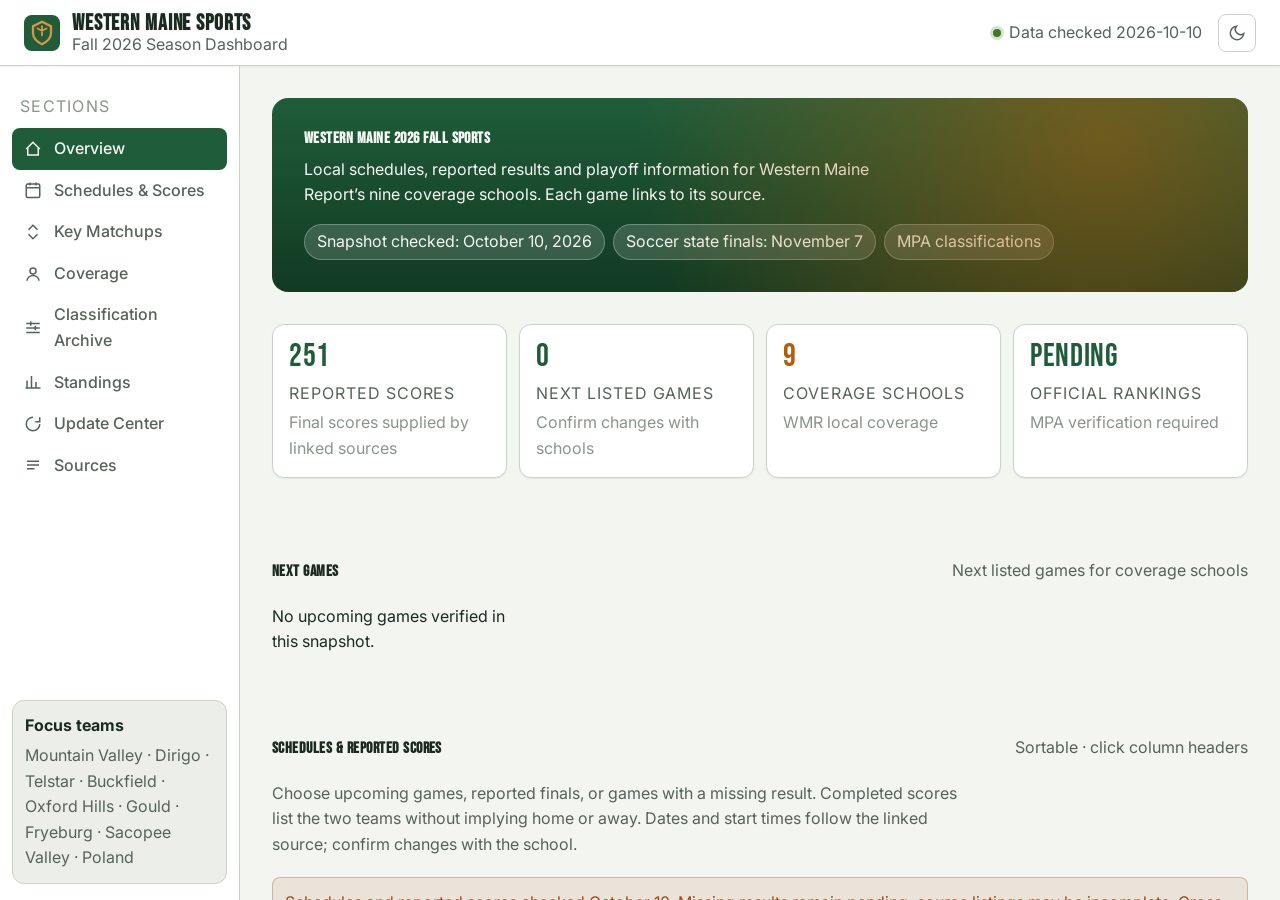
==== index.html @ 4ccecc68 "Import Poland and Fryeburg Class B South field hockey standings" ====
<!DOCTYPE html>
<html lang="en" data-theme="light">
<head>
<meta charset="UTF-8">
<meta name="viewport" content="width=device-width, initial-scale=1.0">
<title>Western Maine 2026 Fall Sports Dashboard</title>
<meta name="description" content="Western Maine 2026 fall sports dashboard: football, soccer, field hockey, cross country, source-linked schedules, reported scores, and playoff information for local coverage schools.">
<link rel="preconnect" href="https://fonts.googleapis.com">
<link rel="preconnect" href="https://fonts.gstatic.com" crossorigin>
<link href="https://fonts.googleapis.com/css2?family=Bebas+Neue&family=Inter:wght@400;500;600;700&display=swap" rel="stylesheet">
<link rel="stylesheet" href="css/base.css">
<link rel="stylesheet" href="css/style.css">
<link rel="icon" href="data:image/svg+xml,%3Csvg xmlns='http://www.w3.org/2000/svg' viewBox='0 0 32 32'%3E%3Crect width='32' height='32' rx='7' fill='%231f5d3a'/%3E%3Cpath d='M16 6l8 4v6c0 5-4 8-8 10-4-2-8-5-8-10v-6l8-4z' fill='none' stroke='%23e0923f' stroke-width='2'/%3E%3C/svg%3E">
</head>
<body>
<div class="app">
  <!-- TOPBAR -->
  <header class="topbar">
    <div class="brand">
      <svg class="logo" viewBox="0 0 32 32" fill="none" aria-hidden="true">
        <rect width="32" height="32" rx="7" fill="currentColor"/>
        <path d="M16 6l8 4v6c0 5-4 8-8 10-4-2-8-5-8-10v-6l8-4z" fill="none" stroke="#e0923f" stroke-width="2"/>
        <path d="M16 10v8M12 12l4 2 4-2" stroke="#e0923f" stroke-width="1.6" stroke-linecap="round"/>
      </svg>
      <div class="brand-txt">
        <b>Western Maine Sports</b>
        <span>Fall 2026 Season Dashboard</span>
      </div>
    </div>
    <div class="topbar-spacer"></div>
    <div class="updated-chip"><span class="dot"></span><span id="updatedLabel">Updated —</span></div>
    <button class="theme-toggle" data-theme-toggle aria-label="Switch to dark mode" title="Toggle theme">
      <svg width="18" height="18" viewBox="0 0 24 24" fill="none" stroke="currentColor" stroke-width="2"><path d="M21 12.79A9 9 0 1 1 11.21 3 7 7 0 0 0 21 12.79z"/></svg>
    </button>
  </header>

  <div class="sidebar-wrap">
    <!-- SIDEBAR -->
    <aside class="sidebar">
      <div class="nav-label">Sections</div>
      <nav class="nav" id="nav">
        <a href="#overview" class="active"><svg viewBox="0 0 24 24" fill="none" stroke="currentColor" stroke-width="2"><path d="M3 12l9-9 9 9M5 10v10h14V10"/></svg>Overview</a>
        <a href="#schedule"><svg viewBox="0 0 24 24" fill="none" stroke="currentColor" stroke-width="2"><rect x="3" y="4" width="18" height="18" rx="2"/><path d="M3 9h18M8 2v4M16 2v4"/></svg>Schedules &amp; Scores</a>
        <a href="#matchups"><svg viewBox="0 0 24 24" fill="none" stroke="currentColor" stroke-width="2"><path d="M6 9l6-6 6 6M6 15l6 6 6-6"/></svg>Key Matchups</a>
        <a href="#athletes"><svg viewBox="0 0 24 24" fill="none" stroke="currentColor" stroke-width="2"><circle cx="12" cy="8" r="4"/><path d="M4 21c0-4 4-7 8-7s8 3 8 7"/></svg>Coverage</a>
        <a href="#realignments"><svg viewBox="0 0 24 24" fill="none" stroke="currentColor" stroke-width="2"><path d="M3 6h18M3 12h18M3 18h18M9 3v6M15 9v6"/></svg>Classification Archive</a>
        <a href="#standings"><svg viewBox="0 0 24 24" fill="none" stroke="currentColor" stroke-width="2"><path d="M4 20V10M10 20V4M16 20v-8M22 20H2"/></svg>Standings</a>
        <a href="#update"><svg viewBox="0 0 24 24" fill="none" stroke="currentColor" stroke-width="2"><path d="M21 12a9 9 0 1 1-9-9M21 3v6h-6"/></svg>Update Center</a>
        <a href="#sources"><svg viewBox="0 0 24 24" fill="none" stroke="currentColor" stroke-width="2"><path d="M4 7h16M4 12h16M4 17h10"/></svg>Sources</a>
      </nav>
      <div class="focus-card">
        <b>Focus teams</b>
        Mountain Valley · Dirigo · Telstar · Buckfield · Oxford Hills · Gould · Fryeburg · Sacopee Valley · Poland
      </div>
    </aside>

    <!-- MAIN -->
    <main class="main">
      <!-- HERO / OVERVIEW -->
      <section class="section" id="overview">
        <div class="hero">
          <h1>Western Maine 2026 Fall Sports</h1>
          <p id="heroSub">Local schedules, reported results and playoff information for Western Maine Report’s nine coverage schools. Each game links to its source.</p>
          <div class="pill-row">
            <span class="pill">Snapshot checked: October 10, 2026</span>
            <span class="pill">Soccer state finals: November 7</span>
            <span class="pill">MPA classifications</span>
          </div>
        </div>

        <div class="kpi-grid" id="kpiGrid"></div>
      </section>

      <!-- KEY MATCHUPS -->
      <section class="section" id="matchups">
        <div class="section-head">
          <h2>Next Games</h2>
          <span class="hint">Next listed games for coverage schools</span>
        </div>
        <div class="matchup-grid" id="matchupGrid"></div>
      </section>

      <!-- SCHEDULE -->
      <section class="section" id="schedule">
        <div class="section-head">
          <h2>Schedules &amp; Reported Scores</h2>
          <span class="hint">Sortable · click column headers</span>
        </div>
        <p class="section-intro">Choose upcoming games, reported finals, or games with a missing result. Completed scores list the two teams without implying home or away. Dates and start times follow the linked source; confirm changes with the school.</p><div class="warn-note" id="coverageNote"></div>

        <div class="toolbar" id="schedToolbar">
          <div class="chip-group" id="sportChips"></div><select class="select" id="resultFilter" aria-label="Game status"><option value="upcoming">Upcoming games</option><option value="completed">Reported finals</option><option value="pending">Missing results</option><option value="all">All entries</option></select>
          <div class="search">
            <svg viewBox="0 0 24 24" fill="none" stroke="currentColor" stroke-width="2"><circle cx="11" cy="11" r="7"/><path d="M21 21l-4-4"/></svg>
            <input type="search" id="teamSearch" placeholder="Search team or town…" aria-label="Search teams">
          </div>
          <select class="select" id="sortSelect" aria-label="Sort by">
            <option value="date">Sort: Date</option>
            <option value="sport">Sort: Sport</option>
            <option value="home">Sort: Home team</option>
            <option value="away">Sort: Away team</option>
          </select>
          <label class="select" style="display:flex;align-items:center;gap:6px;cursor:pointer">
            <input type="checkbox" id="westOnly" style="width:auto"> Western ME only
          </label>
          <span class="count" id="schedCount"></span>
        </div>

        <div class="table-wrap">
          <div class="scroll-x">
            <table class="sched" id="schedTable">
              <thead>
                <tr>
                  <th data-sort="date" class="sorted">Date <span class="arrow">▾</span></th>
                  <th data-sort="sport">Sport <span class="arrow"></span></th>
                  <th data-sort="away">Team <span class="arrow"></span></th>
                  <th>Score / venue</th>
                  <th data-sort="home">Opponent <span class="arrow"></span></th>
                  <th data-sort="time">Time <span class="arrow"></span></th>
                  <th>Source / notes</th>
                </tr>
              </thead>
              <tbody id="schedBody"></tbody>
            </table>
          </div>
        </div>
      </section>

      <!-- ATHLETES -->
      <section class="section" id="athletes">
        <div class="section-head">
          <h2>Coverage Schools</h2><span class="hint">WMR coverage</span></div><p class="section-intro">Nine local schools are the focus. Opponents appear only when playing a coverage school. Gould’s prep-school results are checked separately. Cross country and volleyball still need a fresh source check.</p><div class="ath-grid" id="athGrid"></div>
      </section>

      <!-- REALIGNMENTS -->
      <section class="section" id="realignments">
        <div class="section-head">
          <h2>September Classification Archive</h2>
          <span class="hint">Reference only — not reverified</span>
        </div>
        <p class="section-intro">This section preserves the September classification reference. It was not reverified in the October refresh; consult the current MPA bulletin before citing a class or region.</p>
        <div class="realign-tabs" id="realignTabs"></div>
        <div id="realignContent"></div>
      </section>

      <!-- STANDINGS -->
      <section class="section" id="standings">
        <div class="section-head">
          <h2>Standings &amp; Playoff Tracker</h2>
          <span class="hint" id="standUpdated">—</span>
        </div>
        <p class="section-intro">Verified rankings and records were added from MPA tables supplied October 10. Other teams remain pending verification. Dates indicate when the standings were captured; the source page update timestamp was not supplied. <a href="https://www.mpa.cc/TournamentCentralRankings.aspx" target="_blank" rel="noopener">Open official MPA standings ↗</a></p>
        <label for="standSport">Sport </label><select id="standSport"><option value="all">All sports</option><option>Football</option><option>Boys Soccer</option><option>Girls Soccer</option><option>Field Hockey</option></select>
        <p class="section-intro">Conference standings and MPA tournament rankings serve different purposes. In soccer and field hockey, Heal points reflect results and the strength of defeated opponents. Tournament rankings determine qualification and seeding; teams then advance through regional playoffs to reach the state final. Football has separate qualifying and seeding rules. Gould competes in prep-school athletics.</p>
        <p class="section-intro">2026 soccer: the regular season ends October 20, final Heal points are due October 22, and state finals are November 7. <a href="https://www.mpa.cc/resources/Tournament%20Info/Soccer%20Boys/Bulletin%202026-27.pdf" target="_blank" rel="noopener">MPA soccer bulletin ↗</a></p>
        <label for="standBrief">Brief standings update for readers and listeners</label>
        <textarea id="standBrief" rows="4" readonly style="width:100%;margin:8px 0" aria-label="Standings update"></textarea>
        <button class="btn" id="copyStandBrief" type="button">Copy update</button><span id="standCopyStatus" role="status"></span>
        <div class="table-wrap" style="overflow-x:auto">
          <table class="stand-table" id="standTable">
            <thead>
              <tr>
                <th>Team</th><th>Sport</th><th>Class / region</th><th>Official rank</th><th>Season record</th><th>Captured</th><th>Verification</th><th>Latest reported result</th>
              </tr>
            </thead>
            <tbody id="standBody"></tbody>
          </table>
        </div>
        <div class="warn-note" id="standNote"></div>
      </section>

      <!-- UPDATE CENTER -->
      <section class="section" id="update">
        <div class="section-head">
          <h2>Weekly Update Center</h2>
          <span class="hint">Manual · source-verified workflow</span>
        </div>
        <p class="section-intro">A repeatable weekly workflow to keep standings, schedules, and playoff status current through November. The log here is an in-session scratchpad (clears on reload) — for a durable record, edit <code>js/data.js</code> and redeploy, or export the log as JSON below.</p>
        <div class="update-grid">
          <div class="update-card">
            <h3>Weekly Workflow</h3>
            <ol class="steps">
              <li><b>Check MPA standings.</b> Open the MPA sport pages (football seeding, soccer, field hockey and volleyball; check XC meet qualification separately) and copy the latest standings.</li>
              <li><b>Update results.</b> Fill in wins/losses from the past week's games using downtownme.com, MaxPreps, and school athletics pages.</li>
              <li><b>Re-tag playoff status.</b> Record a dated official rank within its sport, class and region. Label current playoff position separately from a clinched berth.</li>
              <li><b>Note key matchups.</b> Add the next week's biggest games for the nine coverage schools.</li>
              <li><b>Log the update.</b> Add a dated entry to the update log below, then redeploy.</li>
            </ol>
            <div class="update-note">Sources to check each week: <a href="https://www.mpa.cc" target="_blank" rel="noopener">mpa.cc</a> · <a href="https://www.downtownme.com/sports/sports.asp" target="_blank" rel="noopener">downtownme.com</a> · <a href="https://www.maxpreps.com/me/football/" target="_blank" rel="noopener">MaxPreps</a> · school athletics pages.</div>
          </div>
          <div class="update-card">
            <h3>Log a Weekly Update</h3>
            <div class="field-row">
              <label for="wkLabel">Week label</label>
              <input id="wkLabel" placeholder="Week 1 — Sep 10, 2026">
            </div>
            <div class="field-row">
              <label for="wkSummary">Summary of changes</label>
              <textarea id="wkSummary" placeholder="e.g. Oxford Hills beat Windham 21-14; Fryeburg fell to Brunswick…"></textarea>
            </div>
            <button class="btn" id="addLogBtn">Add to update log</button>
            <button class="btn secondary" id="copyDataBtn" style="margin-left:8px">Copy data template</button>
            <button class="btn secondary" id="downloadLogBtn" style="margin-left:8px">Download log (JSON)</button>
            <div id="logList" style="margin-top:var(--space-4)"></div>
          </div>
        </div>
      </section>

      <!-- SOURCES -->
      <section class="section" id="sources">
        <div class="section-head">
          <h2>Sources</h2>
          <span class="hint">All data source-linked</span>
        </div>
        <div class="sources" id="sourcesList"></div>
        <p class="foot">Western Maine 2026 Fall Sports Dashboard · data compiled <span id="genDate">—</span> from MPA bulletins, school athletics pages, and local news. Verify before citing; schedules and classifications can change.</p>
      </section>
    </main>
  </div>
</div>

<script src="js/data.js"></script>
<script src="js/app.js"></script>
</body>
</html>
---- css/base.css ----
/* base.css — reset + base (per design tokens) */
*,*::before,*::after{box-sizing:border-box;margin:0;padding:0}
html{-moz-text-size-adjust:none;-webkit-text-size-adjust:none;text-size-adjust:none;-webkit-font-smoothing:antialiased;-moz-osx-font-smoothing:grayscale;text-rendering:optimizeLegibility;scroll-behavior:smooth;hanging-punctuation:first last}
body{min-height:100dvh;line-height:1.6;font-family:var(--font-body,sans-serif);font-size:var(--text-base);color:var(--color-text);background-color:var(--color-bg)}
img,picture,video,canvas,svg{display:block;max-width:100%;height:auto}
ul[role='list'],ol[role='list']{list-style:none}
input,button,textarea,select{font:inherit;color:inherit}
h1,h2,h3,h4,h5,h6{text-wrap:balance;line-height:1.15}
p,li,figcaption{text-wrap:pretty;max-width:72ch}
::selection{background:color-mix(in oklab,var(--color-primary) 25%,transparent);color:var(--color-text)}
:focus-visible{outline:2px solid var(--color-primary);outline-offset:3px;border-radius:var(--radius-sm)}
@media (prefers-reduced-motion:reduce){*,*::before,*::after{animation-duration:.01ms!important;animation-iteration-count:1!important;transition-duration:.01ms!important;scroll-behavior:auto!important}}
button{cursor:pointer;background:none;border:none}
table{border-collapse:collapse;width:100%}
a,button,[role='button'],input,textarea,select{transition:color var(--transition-interactive),background var(--transition-interactive),border-color var(--transition-interactive),box-shadow var(--transition-interactive)}
.sr-only{position:absolute;width:1px;height:1px;padding:0;margin:-1px;overflow:hidden;clip:rect(0,0,0,0);white-space:nowrap;border:0}
---- css/style.css ----
/* style.css — Western Maine 2026 Fall Sports Dashboard
   Palette: Pine green primary, autumn amber accent, slate neutrals. */

/* ---- Type scale ---- */
:root{
  --text-xs:clamp(0.75rem,0.7rem+0.25vw,0.875rem);
  --text-sm:clamp(0.875rem,0.8rem+0.35vw,1rem);
  --text-base:clamp(1rem,0.95rem+0.25vw,1.125rem);
  --text-lg:clamp(1.125rem,1rem+0.75vw,1.5rem);
  --text-xl:clamp(1.5rem,1.2rem+1.25vw,2.25rem);
  /* dashboard cap: no 2xl+ */
  --space-1:0.25rem;--space-2:0.5rem;--space-3:0.75rem;--space-4:1rem;--space-5:1.25rem;--space-6:1.5rem;--space-8:2rem;--space-10:2.5rem;--space-12:3rem;--space-16:4rem;--space-20:5rem;
  --radius-sm:0.375rem;--radius-md:0.5rem;--radius-lg:0.75rem;--radius-xl:1rem;--radius-full:9999px;
  --transition-interactive:180ms cubic-bezier(0.16,1,0.3,1);
  --content-wide:1240px;
  --font-display:'Bebas Neue',Impact,'Arial Narrow',sans-serif;
  --font-body:'Inter','Helvetica Neue',system-ui,sans-serif;
}

/* ---- Light (Western Maine autumn) ---- */
:root,[data-theme='light']{
  --color-bg:#f3f5f1;
  --color-surface:#ffffff;
  --color-surface-2:#f7f9f5;
  --color-surface-offset:#eceee9;
  --color-surface-offset-2:#e3e6df;
  --color-divider:#dde0d9;
  --color-border:#cdd2c8;
  --color-text:#1b2a20;
  --color-text-muted:#56625a;
  --color-text-faint:#8a948c;
  --color-text-inverse:#f5f7f3;
  --color-primary:#1f5d3a;        /* pine */
  --color-primary-hover:#16472780;
  --color-primary-active:#123a22;
  --color-primary-highlight:#d6e3d8;
  --color-accent:#b35e0a;          /* autumn amber */
  --color-accent-hover:#8f4a06;
  --color-accent-highlight:#f0e0cd;
  --color-warning:#9a4a1c;
  --color-success:#3d7a22;
  --shadow-sm:0 1px 2px oklch(0.2 0.01 80/0.06);
  --shadow-md:0 4px 14px oklch(0.2 0.01 80/0.09);
  --shadow-lg:0 12px 32px oklch(0.2 0.01 80/0.14);
  /* sport chip colors */
  --sport-football:#9a4a1c;
  --sport-bsoccer:#1d4ed8;
  --sport-gsoccer:#6d28d9;
  --sport-fhockey:#be185d;
  --sport-xc:#0f766e;
  --sport-volleyball:#c2680a;
  --sport-golf:#15803d;
}
[data-theme='dark']{
  --color-bg:#141814;
  --color-surface:#1b211c;
  --color-surface-2:#20271f;
  --color-surface-offset:#1d231d;
  --color-surface-offset-2:#252c23;
  --color-divider:#262d24;
  --color-border:#3a4338;
  --color-text:#d6ddd2;
  --color-text-muted:#8a948c;
  --color-text-faint:#5f675f;
  --color-text-inverse:#1b2a20;
  --color-primary:#5fa977;
  --color-primary-hover:#4f9163;
  --color-primary-active:#3d7a4f;
  --color-primary-highlight:#2a3a2e;
  --color-accent:#e0923f;
  --color-accent-hover:#f0a955;
  --color-accent-highlight:#43341c;
  --color-warning:#c2683a;
  --color-success:#7bb24a;
  --shadow-sm:0 1px 2px oklch(0 0 0/0.25);
  --shadow-md:0 4px 14px oklch(0 0 0/0.35);
  --shadow-lg:0 12px 32px oklch(0 0 0/0.45);
  --sport-football:#d68a4a;
  --sport-bsoccer:#6ea8ff;
  --sport-gsoccer:#b39dff;
  --sport-fhockey:#f472b6;
  --sport-xc:#5ec5b8;
  --sport-volleyball:#f59e3c;
  --sport-golf:#5fc268;
}

/* ---- Layout: full-viewport dashboard, one scroll region ---- */
html,body{height:100%;overflow:hidden}
.app{display:grid;grid-template-rows:auto 1fr;height:100dvh}
.sidebar-wrap{display:grid;grid-template-columns:auto 1fr;height:100%;min-height:0}
.topbar{grid-column:1/-1;display:flex;align-items:center;gap:var(--space-4);padding:var(--space-3) var(--space-6);background:var(--color-surface);border-bottom:1px solid var(--color-border);position:sticky;top:0;z-index:20;box-shadow:var(--shadow-sm)}
.sidebar{grid-row:1;overflow-y:auto;overscroll-behavior:contain;background:var(--color-surface);border-right:1px solid var(--color-border);width:240px;padding:var(--space-4) var(--space-3);display:flex;flex-direction:column;gap:var(--space-1)}
.main{grid-column:2;overflow-y:auto;overscroll-behavior:contain;padding:0 var(--space-8) var(--space-16)}
@media (max-width:900px){
  html,body{height:auto;overflow:auto}
  .app{grid-template-rows:auto 1fr;height:auto;min-height:100dvh}
  .sidebar-wrap{grid-template-columns:1fr}
  .sidebar{width:100%;flex-direction:column;border-right:none;border-bottom:1px solid var(--color-border);position:sticky;top:45px;z-index:15;padding:var(--space-2) var(--space-3);gap:0}
  .sidebar .nav-label{display:none}
  .sidebar .nav{display:flex;flex-direction:row;flex-wrap:wrap;gap:var(--space-1);width:100%}
  .sidebar .nav a{padding:var(--space-1) var(--space-2);font-size:var(--text-xs);gap:var(--space-2)}
  .sidebar .nav a svg{width:15px;height:15px}
  .focus-card{display:none}
  .main{grid-column:1;padding:var(--space-4) var(--space-4) var(--space-12)}
  .topbar{flex-wrap:wrap;padding:var(--space-2) var(--space-3)}
  .brand-txt b{font-size:1.1rem}
  .updated-chip{display:none}
  .hero{padding:var(--space-5);min-width:0;overflow-wrap:anywhere}
  .hero p{max-width:100%;overflow-wrap:anywhere}
  .kpi-grid{grid-template-columns:repeat(2,1fr)}
  .update-grid{grid-template-columns:1fr}
  table.sched{min-width:680px}
}

/* ---- Topbar ---- */
.brand{display:flex;align-items:center;gap:var(--space-3);min-width:0}
.logo{width:36px;height:36px;flex:none;color:var(--color-primary)}
.brand-txt{display:flex;flex-direction:column;line-height:1.1;min-width:0}
.brand-txt b{font-family:var(--font-display);letter-spacing:0.04em;font-size:1.35rem;text-transform:uppercase;color:var(--color-text)}
.brand-txt span{font-size:var(--text-xs);color:var(--color-text-muted);white-space:nowrap;overflow:hidden;text-overflow:ellipsis}
.topbar-spacer{flex:1}
.updated-chip{font-size:var(--text-xs);color:var(--color-text-muted);display:flex;align-items:center;gap:var(--space-2);white-space:nowrap}
.updated-chip .dot{width:8px;height:8px;border-radius:50%;background:var(--color-success);box-shadow:0 0 0 3px color-mix(in oklab,var(--color-success) 22%,transparent)}
.theme-toggle{display:inline-flex;align-items:center;justify-content:center;width:38px;height:38px;border-radius:var(--radius-md);color:var(--color-text-muted);border:1px solid var(--color-border)}
.theme-toggle:hover{color:var(--color-primary);border-color:var(--color-primary)}

/* ---- Sidebar nav ---- */
.nav-label{font-size:var(--text-xs);text-transform:uppercase;letter-spacing:0.08em;color:var(--color-text-faint);padding:var(--space-3) var(--space-2) var(--space-1)}
.nav a{display:flex;align-items:center;gap:var(--space-3);padding:var(--space-2) var(--space-3);border-radius:var(--radius-md);color:var(--color-text-muted);font-size:var(--text-sm);font-weight:500;text-decoration:none}
.nav a:hover{background:var(--color-surface-offset);color:var(--color-text)}
.nav a.active{background:var(--color-primary);color:var(--color-text-inverse)}
.nav a svg{width:18px;height:18px;flex:none}
.nav-sep{height:1px;background:var(--color-divider);margin:var(--space-2) 0}
.focus-card{margin-top:auto;background:var(--color-surface-offset);border:1px solid var(--color-border);border-radius:var(--radius-lg);padding:var(--space-3);font-size:var(--text-xs);color:var(--color-text-muted)}
.focus-card b{display:block;color:var(--color-text);font-size:var(--text-sm);margin-bottom:var(--space-1)}

/* ---- Section shells ---- */
.section{margin-bottom:var(--space-12);scroll-margin-top:var(--space-4);padding-top:var(--space-8)}
.section-head{display:flex;align-items:baseline;justify-content:space-between;gap:var(--space-4);margin-bottom:var(--space-5);flex-wrap:wrap}
.section-head h2{font-family:var(--font-display);font-size:var(--text-xl);text-transform:uppercase;letter-spacing:0.03em}
.section-head .hint{font-size:var(--text-xs);color:var(--color-text-muted)}
.section-intro{font-size:var(--text-sm);color:var(--color-text-muted);max-width:70ch;margin-bottom:var(--space-5)}

/* ---- KPI cards ---- */
.kpi-grid{display:grid;grid-template-columns:repeat(auto-fit,minmax(150px,1fr));gap:var(--space-3);margin-bottom:var(--space-8)}
.kpi{background:var(--color-surface);border:1px solid var(--color-border);border-radius:var(--radius-lg);padding:var(--space-4);box-shadow:var(--shadow-sm)}
.kpi .v{font-family:var(--font-display);font-size:2rem;line-height:1;letter-spacing:0.02em;color:var(--color-primary)}
.kpi .v.accent{color:var(--color-accent)}
.kpi .l{font-size:var(--text-xs);text-transform:uppercase;letter-spacing:0.06em;color:var(--color-text-muted);margin-top:var(--space-2)}
.kpi .s{font-size:var(--text-xs);color:var(--color-text-faint);margin-top:var(--space-1)}

/* ---- Hero ---- */
.hero{background:linear-gradient(in oklab,var(--color-primary),var(--color-primary-active));color:var(--color-text-inverse);border-radius:var(--radius-xl);padding:var(--space-8) var(--space-8);margin-bottom:var(--space-8);position:relative;overflow:hidden}
.hero::after{content:"";position:absolute;inset:0;background:radial-gradient(circle at 85% 20%,color-mix(in oklab,var(--color-accent) 55%,transparent),transparent 55%);pointer-events:none}
.hero h1{font-family:var(--font-display);text-transform:uppercase;letter-spacing:0.03em;font-size:var(--text-xl);position:relative}
.hero p{margin-top:var(--space-2);color:color-mix(in oklab,var(--color-text-inverse) 82%,white);font-size:var(--text-sm);max-width:60ch;position:relative}
.hero .pill-row{display:flex;flex-wrap:wrap;gap:var(--space-2);margin-top:var(--space-4);position:relative}
.hero .pill{font-size:var(--text-xs);padding:var(--space-1) var(--space-3);border-radius:var(--radius-full);background:color-mix(in oklab,var(--color-text-inverse) 16%,transparent);border:1px solid color-mix(in oklab,var(--color-text-inverse) 28%,transparent)}

/* ---- Key matchup cards ---- */
.matchup-grid{display:grid;grid-template-columns:repeat(auto-fill,minmax(280px,1fr));gap:var(--space-3)}
.matchup{background:var(--color-surface);border:1px solid var(--color-border);border-left:4px solid var(--sport-football);border-radius:var(--radius-lg);padding:var(--space-4);box-shadow:var(--shadow-sm);display:flex;flex-direction:column;gap:var(--space-2)}
.matchup.pinned{border-color:var(--color-accent);border-left-color:var(--color-accent);box-shadow:var(--shadow-md)}
.matchup .tag{font-size:var(--text-xs);text-transform:uppercase;letter-spacing:0.06em;color:var(--color-text-faint);font-weight:600}
.matchup .teams{font-size:var(--text-base);font-weight:600;line-height:1.3}
.matchup .teams .vs{color:var(--color-text-muted);font-weight:400}
.matchup .meta{display:flex;justify-content:space-between;align-items:center;gap:var(--space-2);font-size:var(--text-xs);color:var(--color-text-muted);margin-top:auto;padding-top:var(--space-2);border-top:1px solid var(--color-divider)}
.badge{font-size:var(--text-xs);font-weight:600;padding:1px var(--space-2);border-radius:var(--radius-sm);background:var(--color-primary-highlight);color:var(--color-primary-active);text-transform:uppercase;letter-spacing:0.04em}
.badge.accent{background:var(--color-accent-highlight);color:var(--color-accent-hover)}

/* ---- Toolbar (filters + sort + search) ---- */
.toolbar{display:flex;flex-wrap:wrap;gap:var(--space-3);align-items:center;margin-bottom:var(--space-4);padding:var(--space-3);background:var(--color-surface);border:1px solid var(--color-border);border-radius:var(--radius-lg);box-shadow:var(--shadow-sm)}
.chip-group{display:flex;flex-wrap:wrap;gap:var(--space-1)}
.chip{font-size:var(--text-xs);font-weight:600;padding:var(--space-2) var(--space-3);border-radius:var(--radius-full);border:1px solid var(--color-border);color:var(--color-text-muted);background:var(--color-surface)}
.chip:hover{border-color:var(--color-primary);color:var(--color-primary)}
.chip.active{background:var(--color-primary);color:var(--color-text-inverse);border-color:var(--color-primary)}
.search{flex:1;min-width:160px;display:flex;align-items:center;gap:var(--space-2);padding:var(--space-2) var(--space-3);border:1px solid var(--color-border);border-radius:var(--radius-md);background:var(--color-surface)}
.search input{border:none;background:transparent;width:100%;font-size:var(--text-sm);outline:none;color:var(--color-text)}
.search svg{width:16px;height:16px;color:var(--color-text-faint);flex:none}
.select{font-size:var(--text-sm);padding:var(--space-2) var(--space-3);border:1px solid var(--color-border);border-radius:var(--radius-md);background:var(--color-surface);color:var(--color-text)}
.toolbar .count{font-size:var(--text-xs);color:var(--color-text-muted);white-space:nowrap}

/* ---- Schedule table ---- */
.table-wrap{background:var(--color-surface);border:1px solid var(--color-border);border-radius:var(--radius-lg);overflow:hidden;box-shadow:var(--shadow-sm)}
.scroll-x{overflow-x:auto}
table.sched{width:100%;min-width:760px;font-size:var(--text-sm)}
table.sched thead th{position:sticky;top:0;z-index:2;background:var(--color-surface-offset);text-align:left;padding:var(--space-3);font-size:var(--text-xs);text-transform:uppercase;letter-spacing:0.05em;color:var(--color-text-muted);border-bottom:1px solid var(--color-border);white-space:nowrap;cursor:pointer;user-select:none}
table.sched thead th:hover{color:var(--color-primary)}
table.sched thead th .arrow{opacity:0.4;font-size:0.8em;margin-left:2px}
table.sched thead th.sorted .arrow{opacity:1;color:var(--color-accent)}
table.sched tbody td{padding:var(--space-3);border-bottom:1px solid var(--color-divider);vertical-align:middle}
table.sched tbody tr:hover{background:var(--color-surface-2)}
table.sched tbody tr.pinned-row{background:var(--color-accent-highlight)}
[data-theme='dark'] table.sched tbody tr.pinned-row{background:var(--color-accent-highlight)}
.sport-chip{display:inline-flex;align-items:center;gap:6px;font-size:var(--text-xs);font-weight:600;padding:2px var(--space-2);border-radius:var(--radius-sm);white-space:nowrap}
.sport-chip .sw{width:8px;height:8px;border-radius:2px;flex:none}
.teams-cell{font-weight:600}
.teams-cell .vs{color:var(--color-text-faint);font-weight:400;margin:0 4px}
.loc-cell{font-size:var(--text-xs);color:var(--color-text-muted);max-width:240px}
.meet-row .teams-cell{font-weight:600}
.meet-tag{display:inline-block;margin-left:4px;padding:1px 6px;border-radius:var(--radius-sm);background:var(--color-primary-soft);color:var(--color-primary-ink);font-size:var(--text-xs);font-weight:600}
.meet-teams{margin-top:3px;color:var(--color-text-faint);font-size:var(--text-xs);line-height:1.4}
.loc-sub{display:block;font-weight:400;font-size:var(--text-xs);color:var(--color-text-faint)}
.src-link{display:inline-block;margin-top:3px;font-size:var(--text-xs);color:var(--color-accent);text-decoration:none;font-weight:500}
.src-link:hover{text-decoration:underline}
.empty-row td{text-align:center;padding:var(--space-8);color:var(--color-text-faint)}

/* ---- Athlete leaderboard ---- */
.ath-grid{display:grid;grid-template-columns:repeat(auto-fill,minmax(300px,1fr));gap:var(--space-3)}
.ath{background:var(--color-surface);border:1px solid var(--color-border);border-radius:var(--radius-lg);padding:var(--space-4);box-shadow:var(--shadow-sm);display:flex;flex-direction:column;gap:var(--space-2);position:relative}
.ath.featured{border-color:var(--color-accent);box-shadow:var(--shadow-md)}
.ath .rank{font-family:var(--font-display);font-size:1.5rem;color:var(--color-text-faint);line-height:1}
.ath .name{font-size:var(--text-base);font-weight:700}
.ath .school{font-size:var(--text-xs);color:var(--color-text-muted)}
.ath .stat{font-family:var(--font-display);font-size:1.2rem;color:var(--color-primary);letter-spacing:0.02em;margin-top:var(--space-1)}
.ath .note{font-size:var(--text-xs);color:var(--color-text-muted);line-height:1.5}
.ath .src{font-size:var(--text-xs);color:var(--color-primary);text-decoration:none;margin-top:auto;padding-top:var(--space-2)}
.ath .src:hover{text-decoration:underline}
.star{position:absolute;top:var(--space-3);right:var(--space-3);color:var(--color-accent)}

/* ---- Realignments ---- */
.realign-tabs{display:flex;flex-wrap:wrap;gap:var(--space-1);margin-bottom:var(--space-4)}
.realign-grid{display:grid;grid-template-columns:repeat(auto-fill,minmax(280px,1fr));gap:var(--space-3)}
.realign-card{background:var(--color-surface);border:1px solid var(--color-border);border-radius:var(--radius-lg);padding:var(--space-4);box-shadow:var(--shadow-sm)}
.realign-card h4{font-size:var(--text-sm);text-transform:uppercase;letter-spacing:0.05em;color:var(--color-text-muted);margin-bottom:var(--space-2)}
.realign-card .cutoffs{font-size:var(--text-xs);color:var(--color-accent);font-weight:600;margin-bottom:var(--space-2)}
.realign-class{font-size:var(--text-sm);margin-bottom:var(--space-3)}
.realign-class .cls{font-weight:700;color:var(--color-primary)}
.realign-class .reg{font-size:var(--text-xs);text-transform:uppercase;letter-spacing:0.05em;color:var(--color-text-faint);margin-left:4px}
.realign-class .tm{font-size:var(--text-xs);color:var(--color-text-muted);display:block;margin-top:2px}
.changes-list{font-size:var(--text-xs);color:var(--color-text-muted);list-style:disc;padding-left:var(--space-4);margin-top:var(--space-2)}
.changes-list li{margin-bottom:var(--space-1)}

/* ---- Standings ---- */
.stand-table{width:100%;font-size:var(--text-sm)}
.stand-table th{text-align:left;padding:var(--space-3);font-size:var(--text-xs);text-transform:uppercase;letter-spacing:0.05em;color:var(--color-text-muted);border-bottom:1px solid var(--color-border)}
.stand-table td{padding:var(--space-3);border-bottom:1px solid var(--color-divider);vertical-align:top}
.stand-table td.team{font-weight:700}
.status{font-size:var(--text-xs);display:inline-block;padding:2px var(--space-2);border-radius:var(--radius-sm);font-weight:600}
.status.preseason{background:var(--color-surface-offset);color:var(--color-text-muted)}
.status.in{background:var(--color-primary-highlight);color:var(--color-primary-active)}
.status.bubble{background:var(--color-accent-highlight);color:var(--color-accent-hover)}
.status.out{background:var(--color-surface-offset-2);color:var(--color-text-faint)}
.warn-note{font-size:var(--text-xs);color:var(--color-warning);background:color-mix(in oklab,var(--color-warning) 10%,transparent);border:1px solid color-mix(in oklab,var(--color-warning) 30%,transparent);border-radius:var(--radius-md);padding:var(--space-3);margin-top:var(--space-3)}

/* ---- Update center ---- */
.update-grid{display:grid;grid-template-columns:1.2fr 1fr;gap:var(--space-4)}
@media(max-width:820px){.update-grid{grid-template-columns:1fr}}
.update-card{background:var(--color-surface);border:1px solid var(--color-border);border-radius:var(--radius-lg);padding:var(--space-5);box-shadow:var(--shadow-sm)}
.update-card h3{font-size:var(--text-base);margin-bottom:var(--space-3)}
.steps{list-style:none;counter-reset:st;display:flex;flex-direction:column;gap:var(--space-3)}
.steps li{counter-increment:st;position:relative;padding-left:var(--space-8);font-size:var(--text-sm);color:var(--color-text-muted)}
.steps li::before{content:counter(st);position:absolute;left:0;top:0;width:var(--space-6);height:var(--space-6);display:flex;align-items:center;justify-content:center;border-radius:50%;background:var(--color-primary);color:var(--color-text-inverse);font-size:var(--text-xs);font-weight:700}
.steps li b{color:var(--color-text)}
.field-row{display:flex;flex-direction:column;gap:var(--space-2);margin-bottom:var(--space-4)}
.field-row label{font-size:var(--text-xs);text-transform:uppercase;letter-spacing:0.05em;color:var(--color-text-muted)}
.field-row textarea{width:100%;min-height:90px;font-family:ui-monospace,'SF Mono',monospace;font-size:var(--text-xs);padding:var(--space-3);border:1px solid var(--color-border);border-radius:var(--radius-md);background:var(--color-surface);color:var(--color-text);resize:vertical}
.field-row input{padding:var(--space-2) var(--space-3);border:1px solid var(--color-border);border-radius:var(--radius-md);background:var(--color-surface);font-size:var(--text-sm)}
.btn{display:inline-flex;align-items:center;gap:var(--space-2);padding:var(--space-3) var(--space-4);border-radius:var(--radius-md);font-size:var(--text-sm);font-weight:600;background:var(--color-primary);color:var(--color-text-inverse);border:1px solid var(--color-primary)}
.btn:hover{background:var(--color-primary-active)}
.btn.secondary{background:var(--color-surface);color:var(--color-text);border-color:var(--color-border)}
.btn.secondary:hover{border-color:var(--color-primary);color:var(--color-primary)}
.log-item{font-size:var(--text-xs);color:var(--color-text-muted);padding:var(--space-3);border-bottom:1px solid var(--color-divider)}
.log-item b{color:var(--color-text)}
.update-note{font-size:var(--text-xs);color:var(--color-text-faint);margin-top:var(--space-3)}

/* ---- Sources ---- */
.sources{display:grid;grid-template-columns:repeat(auto-fill,minmax(280px,1fr));gap:var(--space-2)}
.src-item{font-size:var(--text-xs);padding:var(--space-2) var(--space-3);border-radius:var(--radius-md);background:var(--color-surface);border:1px solid var(--color-border)}
.src-item a{color:var(--color-primary);text-decoration:none;font-weight:600}
.src-item a:hover{text-decoration:underline}
.src-item .u{display:block;color:var(--color-text-faint);margin-top:2px}

/* ---- Footer ---- */
.foot{border-top:1px solid var(--color-divider);margin-top:var(--space-8);padding-top:var(--space-4);font-size:var(--text-xs);color:var(--color-text-faint)}
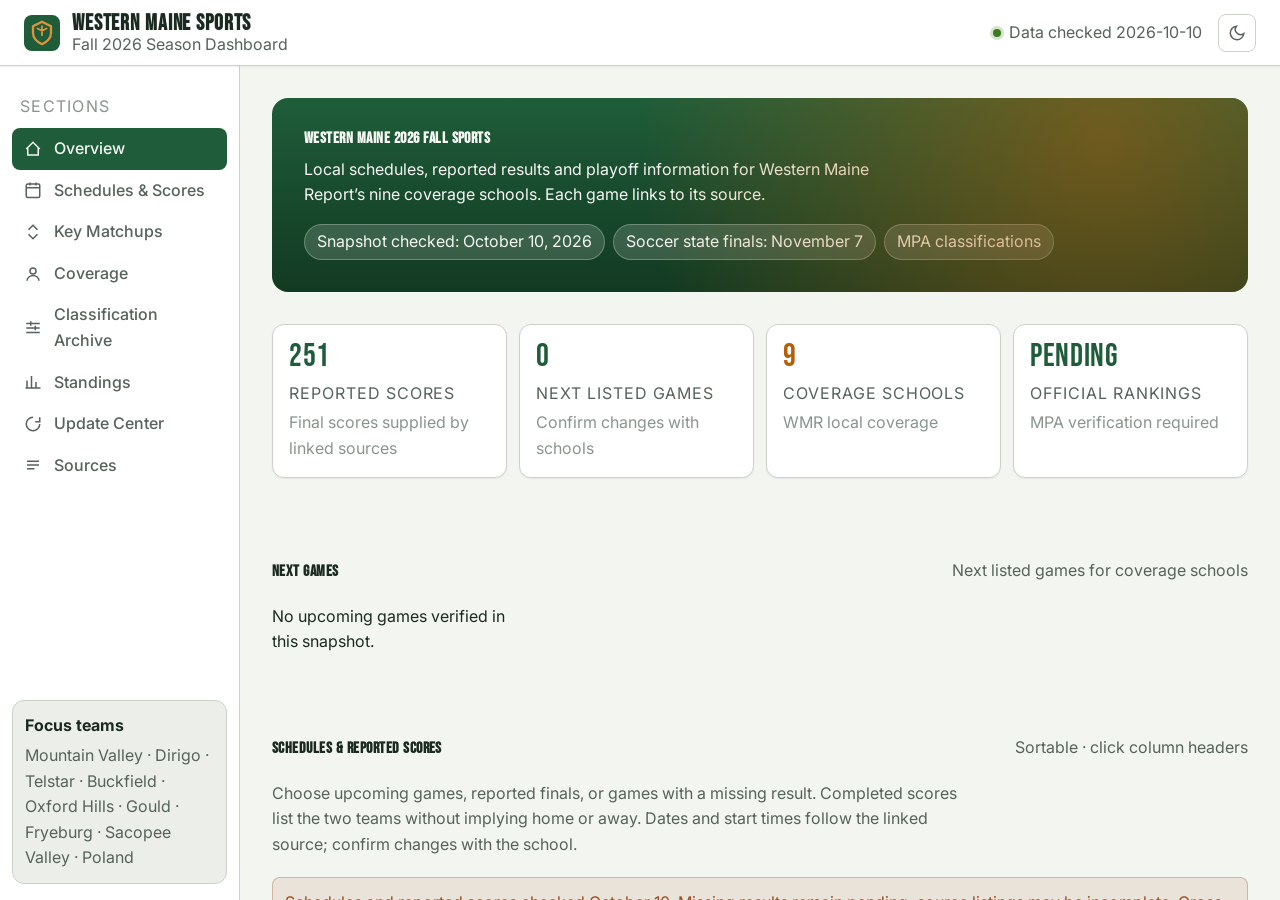
==== commit 65cb3fd9: "Add girls soccer and Massabesic/Sacopee volleyball standings" ====
--- a/index.html
+++ b/index.html
@@ -150,7 +150,7 @@
           <span class="hint" id="standUpdated">—</span>
         </div>
         <p class="section-intro">Verified rankings and records were added from MPA tables supplied October 10. Other teams remain pending verification. Dates indicate when the standings were captured; the source page update timestamp was not supplied. <a href="https://www.mpa.cc/TournamentCentralRankings.aspx" target="_blank" rel="noopener">Open official MPA standings ↗</a></p>
-        <label for="standSport">Sport </label><select id="standSport"><option value="all">All sports</option><option>Football</option><option>Boys Soccer</option><option>Girls Soccer</option><option>Field Hockey</option></select>
+        <label for="standSport">Sport </label><select id="standSport"><option value="all">All sports</option><option>Football</option><option>Boys Soccer</option><option>Girls Soccer</option><option>Field Hockey</option><option>Girls Volleyball</option></select>
         <p class="section-intro">Conference standings and MPA tournament rankings serve different purposes. In soccer and field hockey, Heal points reflect results and the strength of defeated opponents. Tournament rankings determine qualification and seeding; teams then advance through regional playoffs to reach the state final. Football has separate qualifying and seeding rules. Gould competes in prep-school athletics.</p>
         <p class="section-intro">2026 soccer: the regular season ends October 20, final Heal points are due October 22, and state finals are November 7. <a href="https://www.mpa.cc/resources/Tournament%20Info/Soccer%20Boys/Bulletin%202026-27.pdf" target="_blank" rel="noopener">MPA soccer bulletin ↗</a></p>
         <label for="standBrief">Brief standings update for readers and listeners</label>
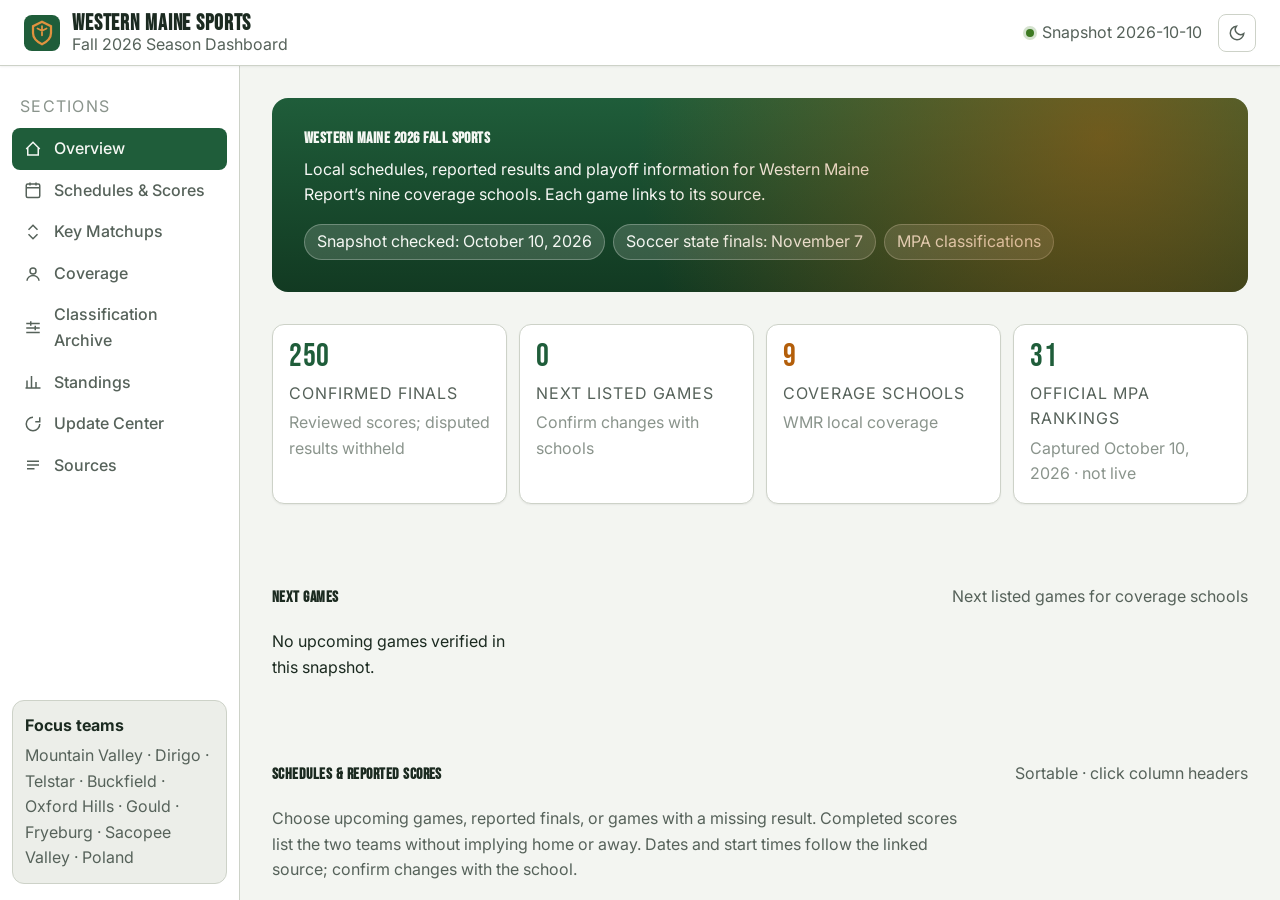
==== commit 277fcf37: "Add weekly written and spoken sports reports to the existing dashboard Preserve the existing theme a" ====
--- a/index.html
+++ b/index.html
@@ -89,7 +89,7 @@
         <p class="section-intro">Choose upcoming games, reported finals, or games with a missing result. Completed scores list the two teams without implying home or away. Dates and start times follow the linked source; confirm changes with the school.</p><div class="warn-note" id="coverageNote"></div>
 
         <div class="toolbar" id="schedToolbar">
-          <div class="chip-group" id="sportChips"></div><select class="select" id="resultFilter" aria-label="Game status"><option value="upcoming">Upcoming games</option><option value="completed">Reported finals</option><option value="pending">Missing results</option><option value="all">All entries</option></select>
+          <div class="chip-group" id="sportChips"></div><select class="select" id="resultFilter" aria-label="Game status"><option value="upcoming">Upcoming games</option><option value="completed">Confirmed finals</option><option value="pending">Missing / unverified results</option><option value="all">All entries</option></select>
           <div class="search">
             <svg viewBox="0 0 24 24" fill="none" stroke="currentColor" stroke-width="2"><circle cx="11" cy="11" r="7"/><path d="M21 21l-4-4"/></svg>
             <input type="search" id="teamSearch" placeholder="Search team or town…" aria-label="Search teams">
@@ -97,8 +97,8 @@
           <select class="select" id="sortSelect" aria-label="Sort by">
             <option value="date">Sort: Date</option>
             <option value="sport">Sort: Sport</option>
-            <option value="home">Sort: Home team</option>
-            <option value="away">Sort: Away team</option>
+            <option value="home">Sort: Opponent</option>
+            <option value="away">Sort: Team</option>
           </select>
           <label class="select" style="display:flex;align-items:center;gap:6px;cursor:pointer">
             <input type="checkbox" id="westOnly" style="width:auto"> Western ME only
@@ -149,18 +149,18 @@
           <h2>Standings &amp; Playoff Tracker</h2>
           <span class="hint" id="standUpdated">—</span>
         </div>
-        <p class="section-intro">Verified rankings and records were added from MPA tables supplied October 10. Other teams remain pending verification. Dates indicate when the standings were captured; the source page update timestamp was not supplied. <a href="https://www.mpa.cc/TournamentCentralRankings.aspx" target="_blank" rel="noopener">Open official MPA standings ↗</a></p>
-        <label for="standSport">Sport </label><select id="standSport"><option value="all">All sports</option><option>Football</option><option>Boys Soccer</option><option>Girls Soccer</option><option>Field Hockey</option><option>Girls Volleyball</option></select>
+        <p class="section-intro">Official MPA ranks and season records below are historical snapshots captured October 10, 2026. They are not live rankings or confirmed playoff seeds. Gould follows separate prep-school standings. The source page update timestamp was not supplied. Rank links open the current official MPA page, which may have changed. <a href="https://www.mpa.cc/TournamentCentralRankings.aspx" target="_blank" rel="noopener">Open official MPA standings ↗</a></p>
+        <div class="toolbar"><label for="standSport">Sport </label><select class="select" id="standSport"><option value="all">All sports</option><option>Football</option><option>Boys Soccer</option><option>Girls Soccer</option><option>Field Hockey</option><option>Girls Volleyball</option></select><label for="standSchool">School </label><select class="select" id="standSchool"><option value="all">All coverage schools</option></select></div>
         <p class="section-intro">Conference standings and MPA tournament rankings serve different purposes. In soccer and field hockey, Heal points reflect results and the strength of defeated opponents. Tournament rankings determine qualification and seeding; teams then advance through regional playoffs to reach the state final. Football has separate qualifying and seeding rules. Gould competes in prep-school athletics.</p>
         <p class="section-intro">2026 soccer: the regular season ends October 20, final Heal points are due October 22, and state finals are November 7. <a href="https://www.mpa.cc/resources/Tournament%20Info/Soccer%20Boys/Bulletin%202026-27.pdf" target="_blank" rel="noopener">MPA soccer bulletin ↗</a></p>
         <label for="standBrief">Brief standings update for readers and listeners</label>
         <textarea id="standBrief" rows="4" readonly style="width:100%;margin:8px 0" aria-label="Standings update"></textarea>
-        <button class="btn" id="copyStandBrief" type="button">Copy update</button><span id="standCopyStatus" role="status"></span>
+        <button class="btn" id="copyStandBrief" type="button">Copy update</button><span id="standCopyStatus" role="status" aria-live="polite"></span>
         <div class="table-wrap" style="overflow-x:auto">
           <table class="stand-table" id="standTable">
             <thead>
               <tr>
-                <th>Team</th><th>Sport</th><th>Class / region</th><th>Official rank</th><th>Season record</th><th>Captured</th><th>Verification</th><th>Latest reported result</th>
+                <th>Team</th><th>Sport</th><th>Class / region</th><th>Official rank</th><th>Season record</th><th>Captured</th><th>Verification</th><th>Playoff status / seed</th><th>Latest confirmed result</th>
               </tr>
             </thead>
             <tbody id="standBody"></tbody>
@@ -175,16 +175,41 @@
           <h2>Weekly Update Center</h2>
           <span class="hint">Manual · source-verified workflow</span>
         </div>
-        <p class="section-intro">A repeatable weekly workflow to keep standings, schedules, and playoff status current through November. The log here is an in-session scratchpad (clears on reload) — for a durable record, edit <code>js/data.js</code> and redeploy, or export the log as JSON below.</p>
+        <p class="section-intro">Generate the weekly score report for Phil and the narration for Scot from reviewed finals. Check the linked sources before updating the published snapshot. The update log is an in-session scratchpad; download its JSON to keep your notes.</p>
+        <div class="update-card report-card" id="weeklyReport">
+          <h3>Weekly Sports Report Generator</h3>
+          <p class="section-intro">Choose an inclusive date range. Games appear once, in date order and grouped by sport. Missing or disputed finals, exhibitions and unreviewed results are excluded. Routine reports contain team results only, with no athlete names.</p>
+          <form id="reportForm" class="report-controls">
+            <div class="field-row"><label for="reportStart">Start date</label><input id="reportStart" type="date" required></div>
+            <div class="field-row"><label for="reportEnd">End date</label><input id="reportEnd" type="date" required></div>
+            <div class="field-row"><label for="reportSport">Sport</label><select class="select" id="reportSport"><option value="all">All sports</option></select></div>
+            <div class="field-row"><label for="reportSchool">School</label><select class="select" id="reportSchool"><option value="all">All coverage schools</option></select></div>
+            <button class="btn" type="submit">Generate reports</button>
+          </form>
+          <p id="reportStatus" class="update-note" role="status" aria-live="polite"></p>
+          <div class="update-grid report-output">
+            <div>
+              <div class="field-row"><label for="reportWritten">Written report for Phil</label><textarea id="reportWritten" rows="14" readonly placeholder="Confirmed results will appear here."></textarea></div>
+              <button class="btn" id="copyReportWritten" type="button" disabled>Copy written report</button><span id="writtenCopyStatus" role="status" aria-live="polite"></span>
+            </div>
+            <div>
+              <div class="field-row"><label for="reportNarration">Spoken narration for Scot</label><textarea id="reportNarration" rows="14" readonly placeholder="The narration will appear here."></textarea></div>
+              <button class="btn" id="copyReportNarration" type="button" disabled>Copy narration</button><span id="narrationCopyStatus" role="status" aria-live="polite"></span>
+            </div>
+          </div>
+          <details class="report-review"><summary id="reportSourcesSummary">Sources for included finals</summary><div id="reportSources"></div></details>
+          <details class="report-review"><summary id="reportOmittedSummary">Omitted games needing review</summary><div id="reportOmitted"></div></details>
+          <p class="update-note">Cross-country meet results need separate team verification. The default dates cover the last seven days of the published snapshot; a newer date range does not fetch new scores.</p>
+        </div>
         <div class="update-grid">
           <div class="update-card">
             <h3>Weekly Workflow</h3>
             <ol class="steps">
               <li><b>Check MPA standings.</b> Open the MPA sport pages (football seeding, soccer, field hockey and volleyball; check XC meet qualification separately) and copy the latest standings.</li>
-              <li><b>Update results.</b> Fill in wins/losses from the past week's games using downtownme.com, MaxPreps, and school athletics pages.</li>
+              <li><b>Review results.</b> Check school athletics pages, MPA results and trustworthy score reports. Confirm dates, scores and duplicate entries. Keep disagreements pending until resolved.</li>
               <li><b>Re-tag playoff status.</b> Record a dated official rank within its sport, class and region. Label current playoff position separately from a clinched berth.</li>
               <li><b>Note key matchups.</b> Add the next week's biggest games for the nine coverage schools.</li>
-              <li><b>Log the update.</b> Add a dated entry to the update log below, then redeploy.</li>
+              <li><b>Approve and publish.</b> Review the candidate file, update the reviewed data and dated standings, then run the validation and publisher. Newly fetched results remain unpublished until reviewed.</li>
             </ol>
             <div class="update-note">Sources to check each week: <a href="https://www.mpa.cc" target="_blank" rel="noopener">mpa.cc</a> · <a href="https://www.downtownme.com/sports/sports.asp" target="_blank" rel="noopener">downtownme.com</a> · <a href="https://www.maxpreps.com/me/football/" target="_blank" rel="noopener">MaxPreps</a> · school athletics pages.</div>
           </div>
@@ -201,6 +226,8 @@
             <button class="btn" id="addLogBtn">Add to update log</button>
             <button class="btn secondary" id="copyDataBtn" style="margin-left:8px">Copy data template</button>
             <button class="btn secondary" id="downloadLogBtn" style="margin-left:8px">Download log (JSON)</button>
+            <span id="templateCopyStatus" role="status" aria-live="polite"></span>
+            <textarea id="dataTemplate" readonly aria-label="Standings data template" hidden></textarea>
             <div id="logList" style="margin-top:var(--space-4)"></div>
           </div>
         </div>
@@ -220,6 +247,8 @@
 </div>
 
 <script src="js/data.js"></script>
+<script src="js/report.js"></script>
 <script src="js/app.js"></script>
 </body>
 </html>
+
--- a/css/style.css
+++ b/css/style.css
@@ -87,10 +87,10 @@
 /* ---- Layout: full-viewport dashboard, one scroll region ---- */
 html,body{height:100%;overflow:hidden}
 .app{display:grid;grid-template-rows:auto 1fr;height:100dvh}
-.sidebar-wrap{display:grid;grid-template-columns:auto 1fr;height:100%;min-height:0}
+.sidebar-wrap{display:grid;grid-template-columns:auto minmax(0,1fr);height:100%;min-height:0}
 .topbar{grid-column:1/-1;display:flex;align-items:center;gap:var(--space-4);padding:var(--space-3) var(--space-6);background:var(--color-surface);border-bottom:1px solid var(--color-border);position:sticky;top:0;z-index:20;box-shadow:var(--shadow-sm)}
 .sidebar{grid-row:1;overflow-y:auto;overscroll-behavior:contain;background:var(--color-surface);border-right:1px solid var(--color-border);width:240px;padding:var(--space-4) var(--space-3);display:flex;flex-direction:column;gap:var(--space-1)}
-.main{grid-column:2;overflow-y:auto;overscroll-behavior:contain;padding:0 var(--space-8) var(--space-16)}
+.main{grid-column:2;min-width:0;overflow-y:auto;overscroll-behavior:contain;padding:0 var(--space-8) var(--space-16)}
 @media (max-width:900px){
   html,body{height:auto;overflow:auto}
   .app{grid-template-rows:auto 1fr;height:auto;min-height:100dvh}
@@ -263,6 +263,19 @@
 .log-item{font-size:var(--text-xs);color:var(--color-text-muted);padding:var(--space-3);border-bottom:1px solid var(--color-divider)}
 .log-item b{color:var(--color-text)}
 .update-note{font-size:var(--text-xs);color:var(--color-text-faint);margin-top:var(--space-3)}
+.report-card{margin-bottom:var(--space-4)}
+.report-controls{display:flex;flex-wrap:wrap;align-items:flex-end;gap:var(--space-3);margin-bottom:var(--space-3)}
+.report-controls .field-row{margin-bottom:0;min-width:140px;max-width:100%}
+.report-controls .select{max-width:100%}
+.report-output{margin-top:var(--space-4);grid-template-columns:repeat(2,minmax(0,1fr))}
+.report-output textarea{font-family:inherit;font-size:var(--text-sm);line-height:1.6;min-height:320px}
+.report-review{margin-top:var(--space-4);font-size:var(--text-sm);overflow-wrap:anywhere}
+.report-review summary{cursor:pointer;color:var(--color-primary);font-weight:600}
+.report-review .log-item{padding-left:0}
+.btn:disabled{opacity:0.55;cursor:default}
+.stand-table{min-width:1050px}
+@media(max-width:820px){.report-output{grid-template-columns:1fr}}
+@media(max-width:480px){.report-controls .field-row{width:100%}.report-controls input,.report-controls select{width:100%}.report-card{padding:var(--space-3)}}
 
 /* ---- Sources ---- */
 .sources{display:grid;grid-template-columns:repeat(auto-fill,minmax(280px,1fr));gap:var(--space-2)}
@@ -273,3 +286,4 @@
 
 /* ---- Footer ---- */
 .foot{border-top:1px solid var(--color-divider);margin-top:var(--space-8);padding-top:var(--space-4);font-size:var(--text-xs);color:var(--color-text-faint)}
+
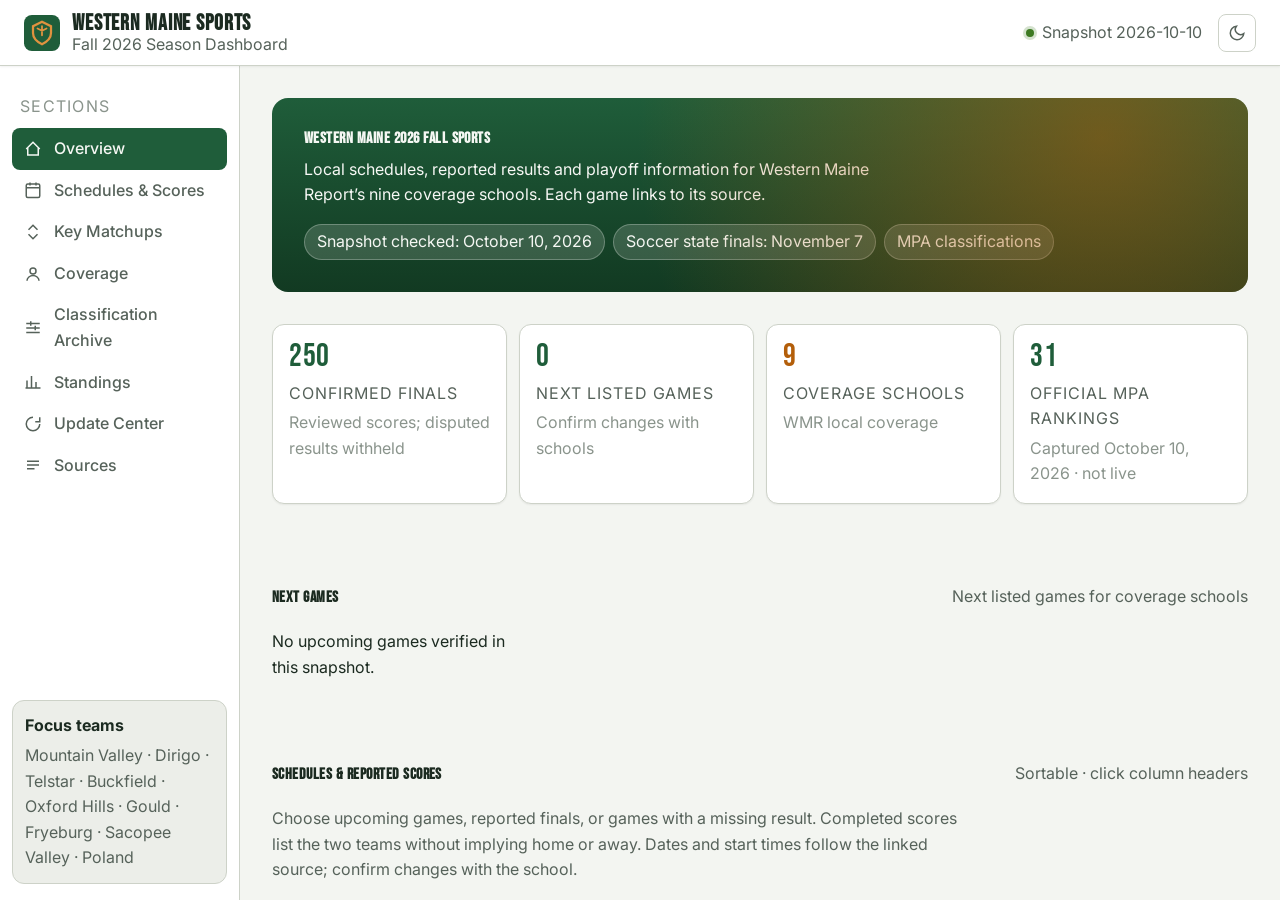
==== commit 7ddb9bc1: "Load the current publication in responsive verification frames Give the layout-check frames a conten" ====
--- a/index.html
+++ b/index.html
@@ -9,7 +9,7 @@
 <link rel="preconnect" href="https://fonts.gstatic.com" crossorigin>
 <link href="https://fonts.googleapis.com/css2?family=Bebas+Neue&family=Inter:wght@400;500;600;700&display=swap" rel="stylesheet">
 <link rel="stylesheet" href="css/base.css">
-<link rel="stylesheet" href="css/style.css">
+<link rel="stylesheet" href="css/style.css?v=cf2a95ac2070">
 <link rel="icon" href="data:image/svg+xml,%3Csvg xmlns='http://www.w3.org/2000/svg' viewBox='0 0 32 32'%3E%3Crect width='32' height='32' rx='7' fill='%231f5d3a'/%3E%3Cpath d='M16 6l8 4v6c0 5-4 8-8 10-4-2-8-5-8-10v-6l8-4z' fill='none' stroke='%23e0923f' stroke-width='2'/%3E%3C/svg%3E">
 </head>
 <body>
@@ -217,11 +217,11 @@
             <h3>Log a Weekly Update</h3>
             <div class="field-row">
               <label for="wkLabel">Week label</label>
-              <input id="wkLabel" placeholder="Week 1 — Sep 10, 2026">
+              <input id="wkLabel" placeholder="Week ending — reporting date">
             </div>
             <div class="field-row">
               <label for="wkSummary">Summary of changes</label>
-              <textarea id="wkSummary" placeholder="e.g. Oxford Hills beat Windham 21-14; Fryeburg fell to Brunswick…"></textarea>
+              <textarea id="wkSummary" placeholder="Note checked sources, confirmed updates and games still needing review…"></textarea>
             </div>
             <button class="btn" id="addLogBtn">Add to update log</button>
             <button class="btn secondary" id="copyDataBtn" style="margin-left:8px">Copy data template</button>
@@ -246,9 +246,9 @@
   </div>
 </div>
 
-<script src="js/data.js"></script>
-<script src="js/report.js"></script>
-<script src="js/app.js"></script>
+<script src="js/data.js?v=8954748223f4"></script>
+<script src="js/report.js?v=1cd9c5f488fc"></script>
+<script src="js/app.js?v=e0b402310384"></script>
 </body>
 </html>
 
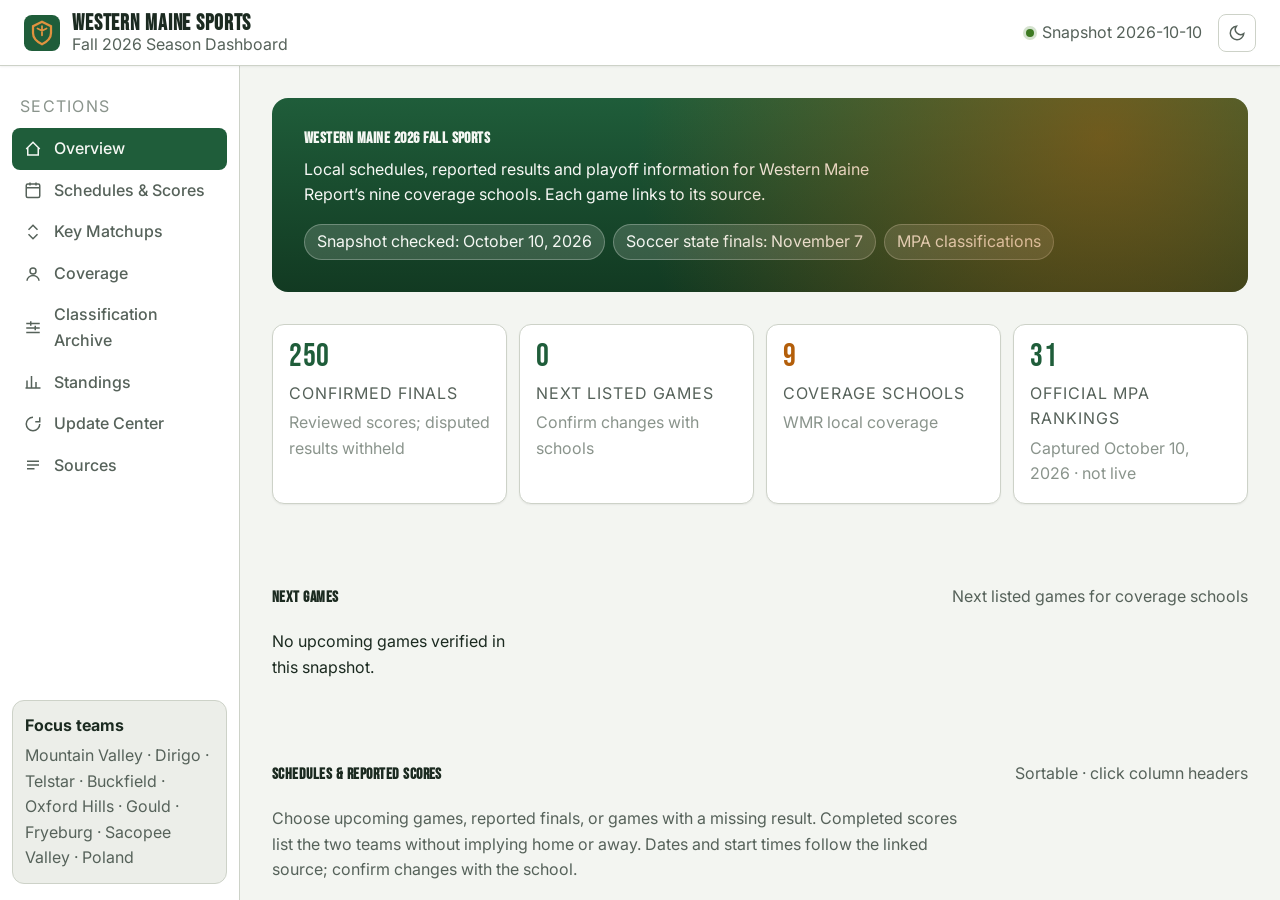
==== commit b28be4e7: "Select the highlighted section by its page position Schedules and Key Matchups appear in a different" ====
--- a/index.html
+++ b/index.html
@@ -248,7 +248,7 @@
 
 <script src="js/data.js?v=8954748223f4"></script>
 <script src="js/report.js?v=1cd9c5f488fc"></script>
-<script src="js/app.js?v=e0b402310384"></script>
+<script src="js/app.js?v=cd7cca007370"></script>
 </body>
 </html>
 
